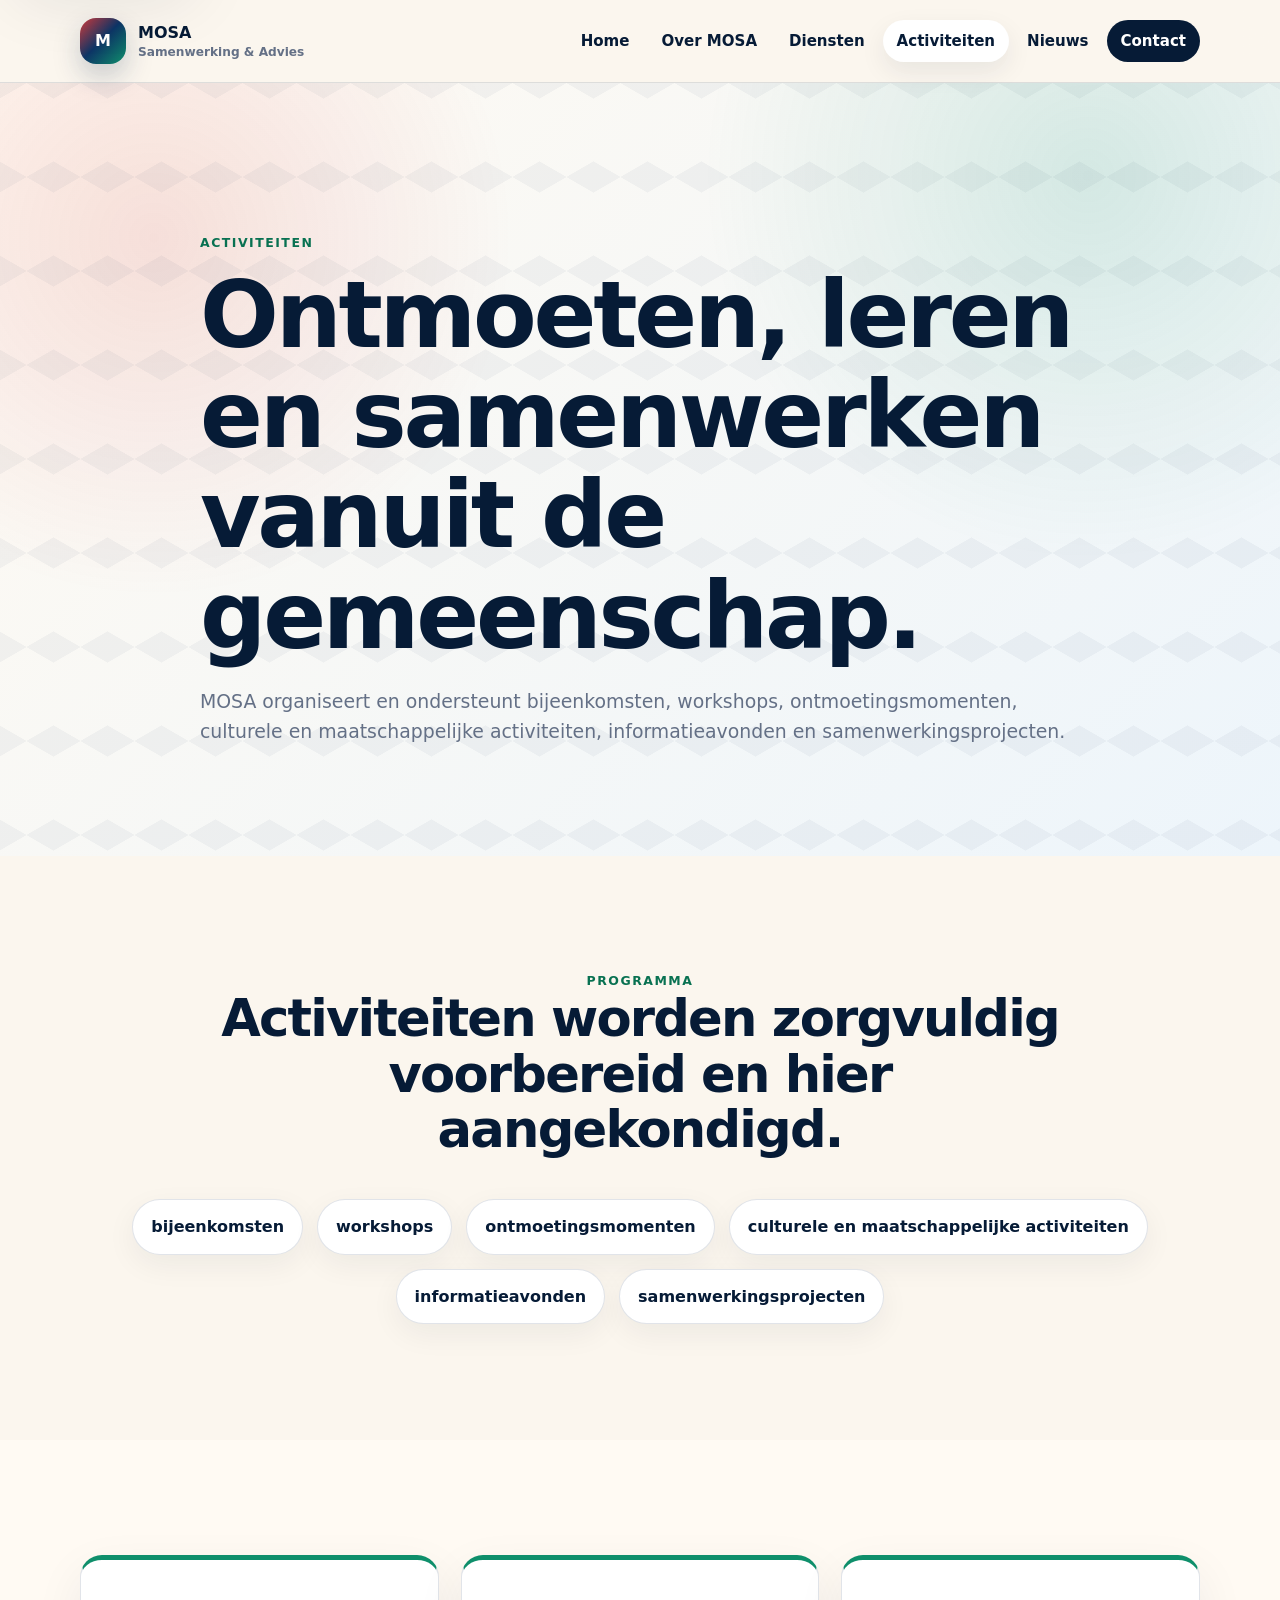
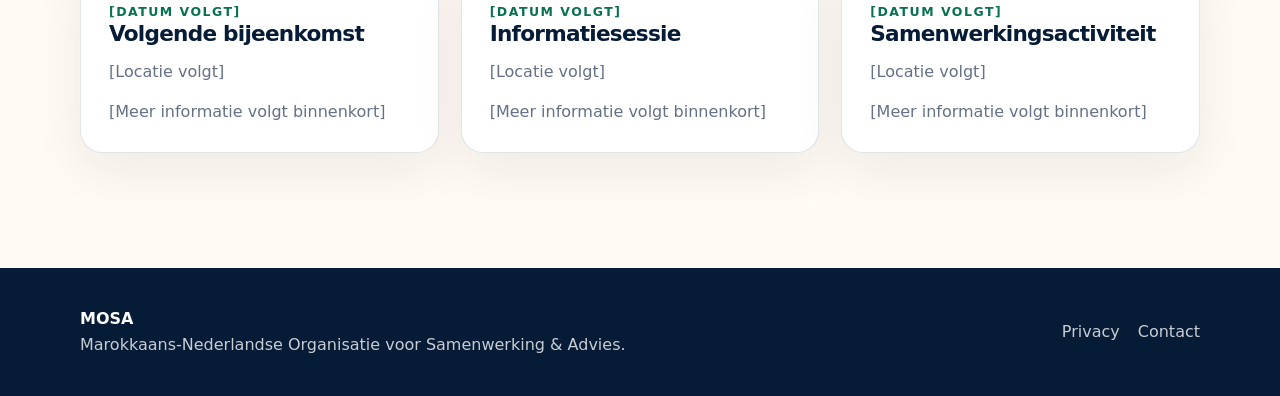
==== activiteiten.html @ 8749ef8e "Build new static MOSA website" ====
<!doctype html>
<html lang="nl">
<head>
  <meta charset="utf-8"><meta name="viewport" content="width=device-width, initial-scale=1">
  <title>Activiteiten — MOSA</title>
  <meta name="description" content="MOSA organiseert bijeenkomsten, workshops, ontmoetingsmomenten, informatieavonden en samenwerkingsprojecten.">
  <meta property="og:title" content="Activiteiten — MOSA"><meta property="og:description" content="Ontmoeting, informatie en samenwerking voor de Marokkaans-Nederlandse gemeenschap."><meta property="og:type" content="website"><meta property="og:url" content="https://mosanl.nl/activiteiten.html"><meta property="og:locale" content="nl_NL">
  <link rel="stylesheet" href="assets/css/style.css">
</head><body>
<a class="skip-link" href="#main">Direct naar inhoud</a><header class="site-header" data-header><nav class="nav container" aria-label="Hoofdnavigatie"><a class="brand" href="index.html"><span class="brand-mark" aria-hidden="true">M</span><span><strong>MOSA</strong><small>Samenwerking &amp; Advies</small></span></a><button class="nav-toggle" type="button" aria-controls="primary-menu" aria-expanded="false" data-nav-toggle><span class="sr-only">Menu openen</span><span></span><span></span><span></span></button><ul class="nav-menu" id="primary-menu" data-nav-menu><li><a href="index.html">Home</a></li><li><a href="over-mosa.html">Over MOSA</a></li><li><a href="diensten.html">Diensten</a></li><li><a aria-current="page" href="activiteiten.html">Activiteiten</a></li><li><a href="nieuws.html">Nieuws</a></li><li><a class="nav-cta" href="contact.html">Contact</a></li></ul></nav></header>
<main id="main"><section class="page-hero pattern-shell"><div class="container narrow"><p class="eyebrow">Activiteiten</p><h1>Ontmoeten, leren en samenwerken vanuit de gemeenschap.</h1><p>MOSA organiseert en ondersteunt bijeenkomsten, workshops, ontmoetingsmomenten, culturele en maatschappelijke activiteiten, informatieavonden en samenwerkingsprojecten.</p></div></section>
<section class="section"><div class="container"><div class="section-heading wide"><p class="section-kicker">Programma</p><h2>Activiteiten worden zorgvuldig voorbereid en hier aangekondigd.</h2></div><div class="activity-list"><span>bijeenkomsten</span><span>workshops</span><span>ontmoetingsmomenten</span><span>culturele en maatschappelijke activiteiten</span><span>informatieavonden</span><span>samenwerkingsprojecten</span></div></div></section>
<section class="section soft-bg"><div class="container"><div class="card-grid three"><article class="event-card"><p class="event-date">[Datum volgt]</p><h2>Volgende bijeenkomst</h2><p>[Locatie volgt]</p><p>[Meer informatie volgt binnenkort]</p></article><article class="event-card"><p class="event-date">[Datum volgt]</p><h2>Informatiesessie</h2><p>[Locatie volgt]</p><p>[Meer informatie volgt binnenkort]</p></article><article class="event-card"><p class="event-date">[Datum volgt]</p><h2>Samenwerkingsactiviteit</h2><p>[Locatie volgt]</p><p>[Meer informatie volgt binnenkort]</p></article></div></div></section></main>
<footer class="site-footer"><div class="container footer-grid"><div><strong>MOSA</strong><p>Marokkaans-Nederlandse Organisatie voor Samenwerking &amp; Advies.</p></div><nav aria-label="Voetnavigatie"><a href="privacy.html">Privacy</a><a href="contact.html">Contact</a></nav></div></footer><script src="assets/js/main.js"></script>
</body></html>
---- assets/css/style.css ----
:root {
  --blue-950: #061b36;
  --blue-900: #082448;
  --blue-800: #0d3566;
  --blue-100: #eaf2fb;
  --green: #0f8f6b;
  --green-dark: #087151;
  --red: #d23b3b;
  --gold: #d7a84d;
  --cream: #fbf6ee;
  --sand: #f2e7d7;
  --white: #ffffff;
  --ink: #172033;
  --muted: #647086;
  --border: rgba(8, 36, 72, 0.12);
  --shadow: 0 24px 70px rgba(6, 27, 54, 0.14);
  --radius-xl: 32px;
  --radius-lg: 22px;
  --radius-md: 16px;
  --container: min(1120px, calc(100% - 40px));
  --font: Inter, ui-sans-serif, system-ui, -apple-system, BlinkMacSystemFont, "Segoe UI", sans-serif;
}

* { box-sizing: border-box; }
html { scroll-behavior: smooth; }
body {
  margin: 0;
  font-family: var(--font);
  color: var(--ink);
  background: var(--cream);
  line-height: 1.6;
}
a { color: inherit; text-decoration: none; }
p { margin: 0; color: var(--muted); }
h1, h2, h3 { margin: 0; line-height: 1.08; color: var(--blue-950); letter-spacing: -0.035em; }
h1 { font-size: clamp(2.7rem, 8vw, 5.8rem); }
h2 { font-size: clamp(2rem, 4vw, 3.35rem); }
h3 { font-size: 1.2rem; }
.container { width: var(--container); margin-inline: auto; }
.section { padding: clamp(72px, 9vw, 120px) 0; }
.skip-link { position: absolute; left: 16px; top: -80px; z-index: 100; padding: 10px 14px; border-radius: 999px; background: var(--white); color: var(--blue-950); box-shadow: var(--shadow); }
.skip-link:focus { top: 16px; }
.sr-only { position: absolute; width: 1px; height: 1px; padding: 0; overflow: hidden; clip: rect(0,0,0,0); white-space: nowrap; border: 0; }

.site-header { position: sticky; top: 0; z-index: 50; background: rgba(251, 246, 238, 0.88); backdrop-filter: blur(18px); border-bottom: 1px solid var(--border); }
.nav { min-height: 82px; display: flex; align-items: center; justify-content: space-between; gap: 20px; }
.brand { display: inline-flex; align-items: center; gap: 12px; font-weight: 800; color: var(--blue-950); }
.brand-mark { width: 46px; height: 46px; display: grid; place-items: center; color: var(--white); border-radius: 16px; background: linear-gradient(135deg, var(--red), var(--blue-800) 48%, var(--green)); box-shadow: 0 12px 28px rgba(8, 36, 72, 0.22); }
.brand small { display: block; margin-top: -3px; color: var(--muted); font-size: 0.76rem; font-weight: 700; }
.nav-menu { display: flex; align-items: center; gap: 4px; list-style: none; padding: 0; margin: 0; }
.nav-menu a { display: inline-flex; align-items: center; min-height: 42px; padding: 0 14px; border-radius: 999px; color: var(--blue-950); font-weight: 750; font-size: 0.94rem; }
.nav-menu a:hover, .nav-menu a:focus-visible, .nav-menu a[aria-current="page"] { background: var(--white); box-shadow: 0 10px 26px rgba(6, 27, 54, 0.08); outline: none; }
.nav-menu .nav-cta { background: var(--blue-950); color: var(--white); }
.nav-toggle { display: none; width: 46px; height: 46px; border: 0; border-radius: 14px; background: var(--blue-950); cursor: pointer; }
.nav-toggle span:not(.sr-only) { display: block; width: 20px; height: 2px; margin: 5px auto; background: var(--white); border-radius: 999px; }

.pattern-shell { position: relative; overflow: hidden; background: radial-gradient(circle at 12% 20%, rgba(210, 59, 59, 0.14), transparent 28%), radial-gradient(circle at 85% 12%, rgba(15, 143, 107, 0.14), transparent 30%), linear-gradient(135deg, #fffaf2 0%, #edf5fb 100%); }
.pattern-shell::before { content: ""; position: absolute; inset: 0; opacity: 0.18; background-image: linear-gradient(30deg, rgba(8,36,72,.22) 12%, transparent 12.5%, transparent 87%, rgba(8,36,72,.22) 87.5%, rgba(8,36,72,.22)), linear-gradient(150deg, rgba(8,36,72,.22) 12%, transparent 12.5%, transparent 87%, rgba(8,36,72,.22) 87.5%, rgba(8,36,72,.22)); background-size: 54px 94px; pointer-events: none; }
.hero { min-height: calc(100vh - 82px); display: grid; align-items: center; padding: 80px 0; }
.hero-grid { position: relative; display: grid; grid-template-columns: 1.05fr 0.95fr; gap: clamp(36px, 6vw, 72px); align-items: center; }
.eyebrow, .section-kicker, .placeholder-label, .event-date { color: var(--green-dark); font-weight: 900; text-transform: uppercase; letter-spacing: 0.12em; font-size: 0.78rem; }
.hero-subtitle, .lead { font-size: clamp(1.1rem, 2vw, 1.32rem); max-width: 720px; margin-top: 24px; }
.button-row { display: flex; flex-wrap: wrap; gap: 14px; margin-top: 34px; }
.btn { display: inline-flex; min-height: 52px; align-items: center; justify-content: center; padding: 0 22px; border: 0; border-radius: 999px; font-weight: 900; cursor: pointer; transition: transform .2s ease, box-shadow .2s ease, background .2s ease; }
.btn:hover, .btn:focus-visible { transform: translateY(-2px); outline: none; }
.btn-primary { background: var(--blue-950); color: var(--white); box-shadow: 0 16px 38px rgba(6, 27, 54, 0.26); }
.btn-secondary { background: var(--white); color: var(--blue-950); border: 1px solid var(--border); }
.btn-light { background: var(--white); color: var(--blue-950); box-shadow: 0 16px 38px rgba(6, 27, 54, 0.2); }
.hero-card { min-height: 520px; border-radius: 44px; background: linear-gradient(145deg, var(--blue-950), var(--blue-800)); position: relative; box-shadow: var(--shadow); overflow: hidden; border: 1px solid rgba(255,255,255,.2); }
.hero-card::before { content: ""; position: absolute; inset: 30px; border: 1px solid rgba(255,255,255,.2); border-radius: 34px; background-image: repeating-linear-gradient(45deg, rgba(255,255,255,.08) 0 2px, transparent 2px 22px); }
.hero-orb { position: absolute; border-radius: 50%; filter: blur(2px); }
.hero-orb-red { width: 170px; height: 170px; background: var(--red); left: -40px; top: 80px; }
.hero-orb-green { width: 220px; height: 220px; background: var(--green); right: -70px; bottom: -50px; }
.pattern-card { position: absolute; left: 50%; top: 50%; transform: translate(-50%, -50%); width: min(78%, 360px); display: grid; gap: 14px; }
.pattern-card span { padding: 18px 20px; border-radius: 18px; background: rgba(255,255,255,.92); color: var(--blue-950); font-weight: 900; text-transform: capitalize; box-shadow: 0 18px 42px rgba(0,0,0,.16); }

.split { display: grid; grid-template-columns: 0.8fr 1.2fr; gap: 48px; align-items: start; }
.soft-bg { background: #fffaf3; }
.section-heading { text-align: center; max-width: 760px; margin: 0 auto 42px; }
.section-heading.wide { max-width: 920px; }
.card-grid { display: grid; gap: 22px; }
.card-grid.three { grid-template-columns: repeat(3, 1fr); }
.card-grid.four { grid-template-columns: repeat(4, 1fr); }
.feature-card, .mini-card, .statement-card, .service-card, .event-card, .news-card, .contact-card, .contact-form, .content-page { background: var(--white); border: 1px solid var(--border); border-radius: var(--radius-lg); padding: 28px; box-shadow: 0 18px 50px rgba(6,27,54,.07); }
.feature-card { min-height: 260px; }
.icon-badge, .service-card span { display: inline-grid; place-items: center; width: 46px; height: 46px; margin-bottom: 28px; border-radius: 15px; color: var(--white); background: linear-gradient(135deg, var(--red), var(--green)); font-weight: 950; }
.feature-card p, .mini-card p, .service-card p, .event-card p, .news-card p { margin-top: 14px; }
.rounded-panel { position: relative; overflow: hidden; display: grid; grid-template-columns: 0.85fr 1.15fr; border-radius: var(--radius-xl); background: var(--blue-950); color: var(--white); min-height: 420px; box-shadow: var(--shadow); }
.panel-pattern { background: radial-gradient(circle at 40% 35%, var(--red), transparent 30%), radial-gradient(circle at 65% 65%, var(--green), transparent 32%), repeating-linear-gradient(45deg, rgba(255,255,255,.13) 0 2px, transparent 2px 20px); }
.panel-content { padding: clamp(34px, 6vw, 72px); align-self: center; }
.panel-content h2, .panel-content p { color: var(--white); }
.cta-section { padding-top: 0; }
.cta-card { display: flex; align-items: center; justify-content: space-between; gap: 30px; padding: clamp(34px, 6vw, 64px); border-radius: var(--radius-xl); background: linear-gradient(135deg, var(--blue-950), var(--blue-800)); color: var(--white); box-shadow: var(--shadow); }
.cta-card h2, .cta-card p { color: var(--white); }
.page-hero { padding: clamp(90px, 12vw, 150px) 0 clamp(70px, 9vw, 110px); }
.narrow { position: relative; max-width: 880px; }
.page-hero h1 { margin-top: 12px; }
.page-hero p:last-child { margin-top: 20px; font-size: 1.18rem; }
.two-column, .contact-grid { display: grid; grid-template-columns: 1fr 1fr; gap: 24px; }
.statement-card.accent { background: var(--blue-950); }
.statement-card.accent h2, .statement-card.accent p { color: var(--white); }
.values-grid, .activity-list { display: flex; flex-wrap: wrap; gap: 14px; justify-content: center; }
.values-grid span, .activity-list span { padding: 14px 18px; border-radius: 999px; background: var(--white); border: 1px solid var(--border); font-weight: 900; color: var(--blue-950); box-shadow: 0 10px 30px rgba(6,27,54,.06); }
.service-grid, .news-grid { display: grid; grid-template-columns: repeat(3, 1fr); gap: 22px; }
.service-card h2, .event-card h2, .news-card h2 { font-size: 1.35rem; }
.event-card { border-top: 5px solid var(--green); }
.news-card { min-height: 260px; }
.contact-card dl { margin: 24px 0 0; display: grid; gap: 18px; }
dt { color: var(--muted); font-weight: 800; } dd { margin: 2px 0 0; color: var(--blue-950); font-weight: 900; }
.form-row { display: grid; gap: 8px; margin-bottom: 16px; }
label { font-weight: 850; color: var(--blue-950); }
input, textarea { width: 100%; border: 1px solid var(--border); border-radius: 14px; padding: 14px 15px; font: inherit; background: #fffdf9; color: var(--ink); }
input:focus, textarea:focus { outline: 3px solid rgba(15, 143, 107, .22); border-color: var(--green); }
.form-note, .form-status { margin: 14px 0; font-size: .94rem; }
.content-page { max-width: 860px; }
.content-page h2 { font-size: 1.6rem; margin-top: 28px; }
.content-page h2:first-child { margin-top: 0; }
.content-page p { margin-top: 10px; }
.site-footer { padding: 38px 0; background: var(--blue-950); color: var(--white); }
.site-footer p, .site-footer a { color: rgba(255,255,255,.78); }
.footer-grid { display: flex; justify-content: space-between; gap: 24px; align-items: center; }
.footer-grid nav { display: flex; gap: 18px; }

@media (max-width: 940px) {
  .nav-toggle { display: block; }
  .nav-menu { position: fixed; left: 20px; right: 20px; top: 92px; display: none; flex-direction: column; align-items: stretch; padding: 14px; border-radius: 24px; background: var(--white); box-shadow: var(--shadow); }
  .nav-menu.is-open { display: flex; }
  .nav-menu a { justify-content: center; }
  .hero-grid, .split, .rounded-panel, .two-column, .contact-grid { grid-template-columns: 1fr; }
  .hero-card { min-height: 380px; }
  .card-grid.three, .card-grid.four, .service-grid, .news-grid { grid-template-columns: 1fr 1fr; }
  .cta-card, .footer-grid { flex-direction: column; align-items: flex-start; }
}
@media (max-width: 640px) {
  :root { --container: min(100% - 28px, 1120px); }
  .section { padding: 64px 0; }
  .card-grid.three, .card-grid.four, .service-grid, .news-grid { grid-template-columns: 1fr; }
  .hero { min-height: auto; padding: 64px 0; }
  .hero-card { min-height: 320px; border-radius: 30px; }
  .feature-card, .mini-card, .statement-card, .service-card, .event-card, .news-card, .contact-card, .contact-form, .content-page { padding: 22px; }
}
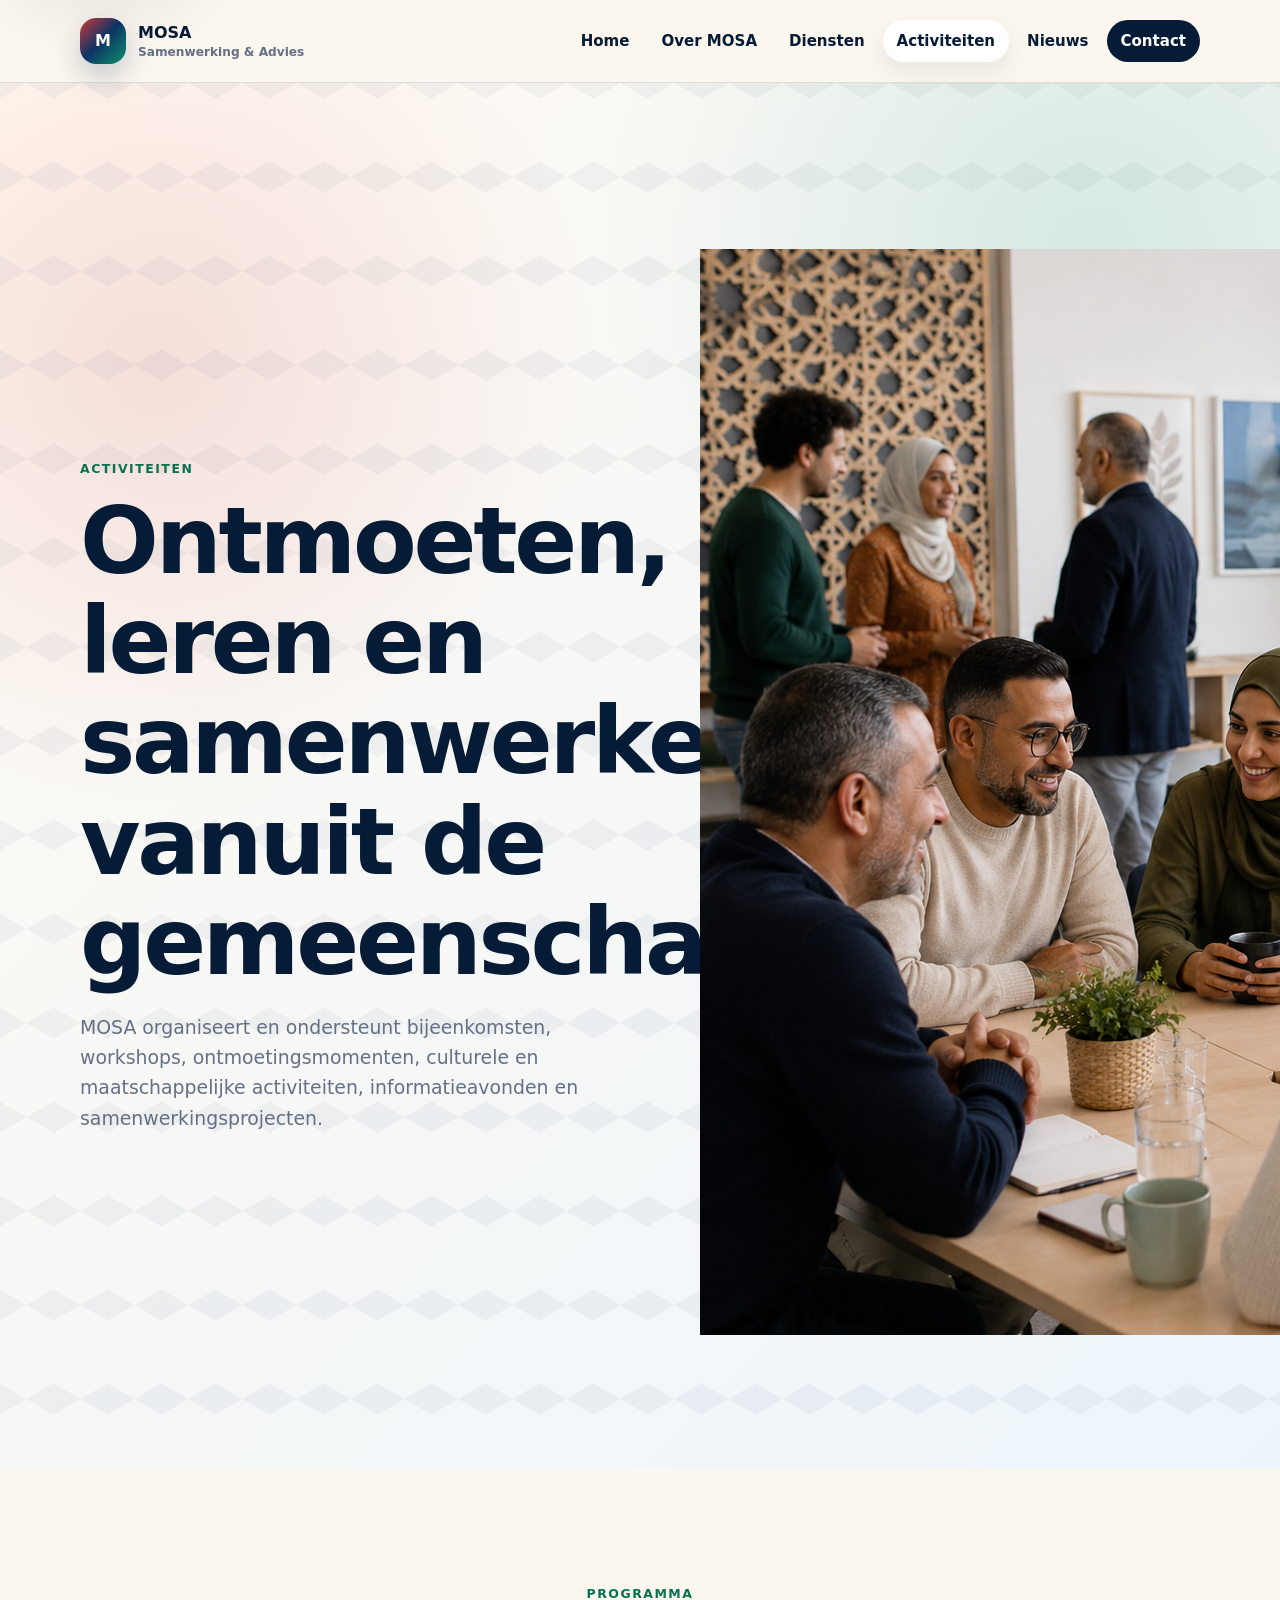
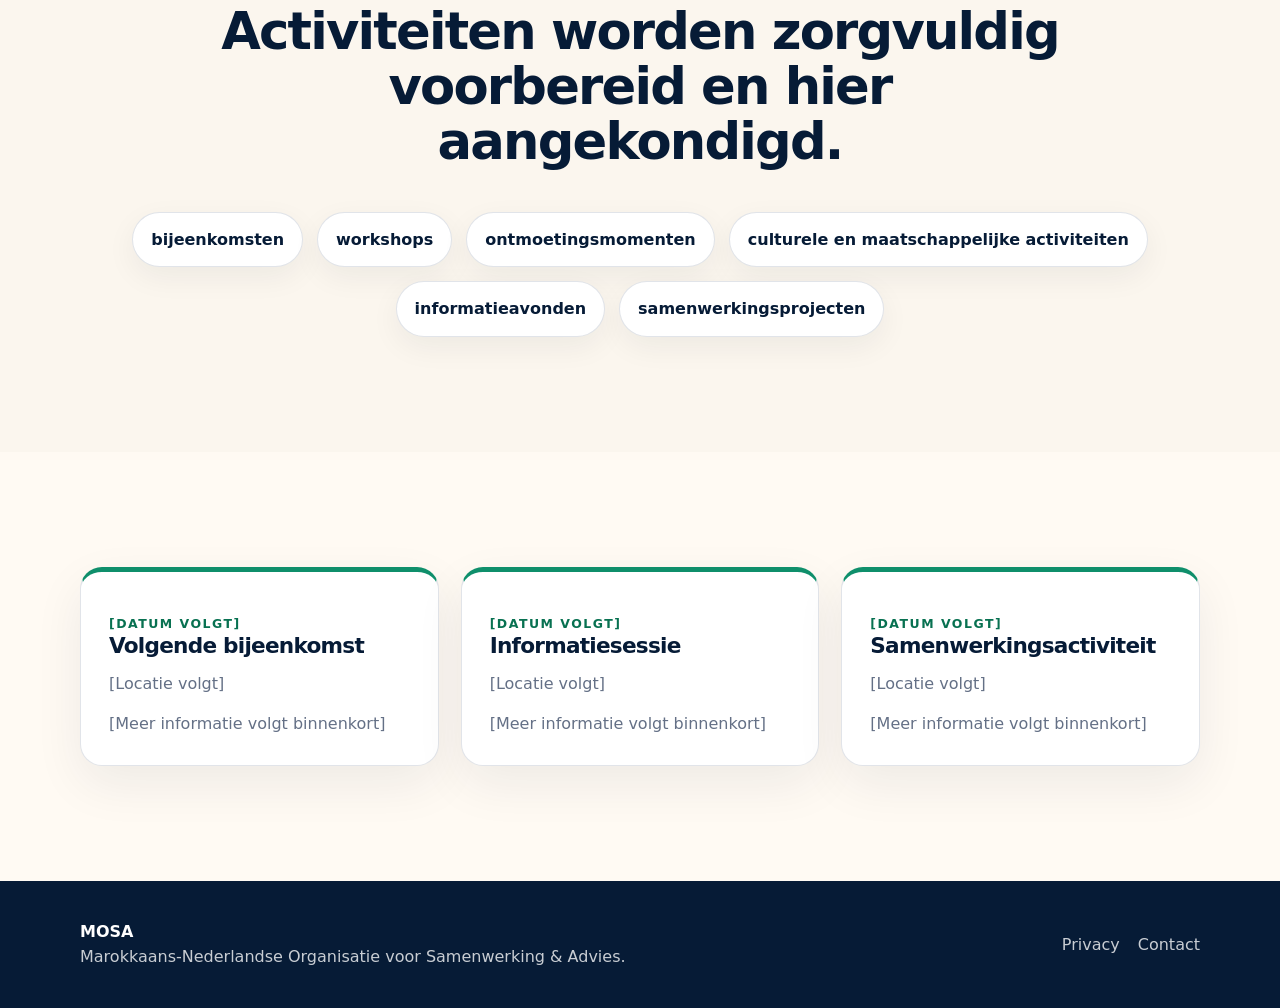
==== commit f8e4ae5d: "Use approved MOSA images across site pages" ====
--- a/activiteiten.html
+++ b/activiteiten.html
@@ -8,7 +8,7 @@
   <link rel="stylesheet" href="assets/css/style.css">
 </head><body>
 <a class="skip-link" href="#main">Direct naar inhoud</a><header class="site-header" data-header><nav class="nav container" aria-label="Hoofdnavigatie"><a class="brand" href="index.html"><span class="brand-mark" aria-hidden="true">M</span><span><strong>MOSA</strong><small>Samenwerking &amp; Advies</small></span></a><button class="nav-toggle" type="button" aria-controls="primary-menu" aria-expanded="false" data-nav-toggle><span class="sr-only">Menu openen</span><span></span><span></span><span></span></button><ul class="nav-menu" id="primary-menu" data-nav-menu><li><a href="index.html">Home</a></li><li><a href="over-mosa.html">Over MOSA</a></li><li><a href="diensten.html">Diensten</a></li><li><a aria-current="page" href="activiteiten.html">Activiteiten</a></li><li><a href="nieuws.html">Nieuws</a></li><li><a class="nav-cta" href="contact.html">Contact</a></li></ul></nav></header>
-<main id="main"><section class="page-hero pattern-shell"><div class="container narrow"><p class="eyebrow">Activiteiten</p><h1>Ontmoeten, leren en samenwerken vanuit de gemeenschap.</h1><p>MOSA organiseert en ondersteunt bijeenkomsten, workshops, ontmoetingsmomenten, culturele en maatschappelijke activiteiten, informatieavonden en samenwerkingsprojecten.</p></div></section>
+<main id="main"><section class="page-hero pattern-shell"><div class="container page-visual-grid"><div><p class="eyebrow">Activiteiten</p><h1>Ontmoeten, leren en samenwerken vanuit de gemeenschap.</h1><p>MOSA organiseert en ondersteunt bijeenkomsten, workshops, ontmoetingsmomenten, culturele en maatschappelijke activiteiten, informatieavonden en samenwerkingsprojecten.</p></div><figure class="page-visual"><img src="assets/images/mosa-community-gathering.png" alt="MOSA activiteiten en ontmoetingsmomenten in de gemeenschap"></figure></div></section>
 <section class="section"><div class="container"><div class="section-heading wide"><p class="section-kicker">Programma</p><h2>Activiteiten worden zorgvuldig voorbereid en hier aangekondigd.</h2></div><div class="activity-list"><span>bijeenkomsten</span><span>workshops</span><span>ontmoetingsmomenten</span><span>culturele en maatschappelijke activiteiten</span><span>informatieavonden</span><span>samenwerkingsprojecten</span></div></div></section>
 <section class="section soft-bg"><div class="container"><div class="card-grid three"><article class="event-card"><p class="event-date">[Datum volgt]</p><h2>Volgende bijeenkomst</h2><p>[Locatie volgt]</p><p>[Meer informatie volgt binnenkort]</p></article><article class="event-card"><p class="event-date">[Datum volgt]</p><h2>Informatiesessie</h2><p>[Locatie volgt]</p><p>[Meer informatie volgt binnenkort]</p></article><article class="event-card"><p class="event-date">[Datum volgt]</p><h2>Samenwerkingsactiviteit</h2><p>[Locatie volgt]</p><p>[Meer informatie volgt binnenkort]</p></article></div></div></section></main>
 <footer class="site-footer"><div class="container footer-grid"><div><strong>MOSA</strong><p>Marokkaans-Nederlandse Organisatie voor Samenwerking &amp; Advies.</p></div><nav aria-label="Voetnavigatie"><a href="privacy.html">Privacy</a><a href="contact.html">Contact</a></nav></div></footer><script src="assets/js/main.js"></script>
--- a/assets/css/style.css
+++ b/assets/css/style.css
@@ -46,6 +46,7 @@
 .nav { min-height: 82px; display: flex; align-items: center; justify-content: space-between; gap: 20px; }
 .brand { display: inline-flex; align-items: center; gap: 12px; font-weight: 800; color: var(--blue-950); }
 .brand-mark { width: 46px; height: 46px; display: grid; place-items: center; color: var(--white); border-radius: 16px; background: linear-gradient(135deg, var(--red), var(--blue-800) 48%, var(--green)); box-shadow: 0 12px 28px rgba(8, 36, 72, 0.22); }
+.site-logo { height: 56px; width: auto; display: block; }
 .brand small { display: block; margin-top: -3px; color: var(--muted); font-size: 0.76rem; font-weight: 700; }
 .nav-menu { display: flex; align-items: center; gap: 4px; list-style: none; padding: 0; margin: 0; }
 .nav-menu a { display: inline-flex; align-items: center; min-height: 42px; padding: 0 14px; border-radius: 999px; color: var(--blue-950); font-weight: 750; font-size: 0.94rem; }
@@ -57,7 +58,7 @@
 .pattern-shell { position: relative; overflow: hidden; background: radial-gradient(circle at 12% 20%, rgba(210, 59, 59, 0.14), transparent 28%), radial-gradient(circle at 85% 12%, rgba(15, 143, 107, 0.14), transparent 30%), linear-gradient(135deg, #fffaf2 0%, #edf5fb 100%); }
 .pattern-shell::before { content: ""; position: absolute; inset: 0; opacity: 0.18; background-image: linear-gradient(30deg, rgba(8,36,72,.22) 12%, transparent 12.5%, transparent 87%, rgba(8,36,72,.22) 87.5%, rgba(8,36,72,.22)), linear-gradient(150deg, rgba(8,36,72,.22) 12%, transparent 12.5%, transparent 87%, rgba(8,36,72,.22) 87.5%, rgba(8,36,72,.22)); background-size: 54px 94px; pointer-events: none; }
 .hero { min-height: calc(100vh - 82px); display: grid; align-items: center; padding: 80px 0; }
-.hero-grid { position: relative; display: grid; grid-template-columns: 1.05fr 0.95fr; gap: clamp(36px, 6vw, 72px); align-items: center; }
+.hero-grid, .split-visual, .page-visual-grid { position: relative; display: grid; grid-template-columns: minmax(0, 1fr) minmax(320px, 540px); gap: 48px; align-items: center; }
 .eyebrow, .section-kicker, .placeholder-label, .event-date { color: var(--green-dark); font-weight: 900; text-transform: uppercase; letter-spacing: 0.12em; font-size: 0.78rem; }
 .hero-subtitle, .lead { font-size: clamp(1.1rem, 2vw, 1.32rem); max-width: 720px; margin-top: 24px; }
 .button-row { display: flex; flex-wrap: wrap; gap: 14px; margin-top: 34px; }
@@ -66,13 +67,10 @@
 .btn-primary { background: var(--blue-950); color: var(--white); box-shadow: 0 16px 38px rgba(6, 27, 54, 0.26); }
 .btn-secondary { background: var(--white); color: var(--blue-950); border: 1px solid var(--border); }
 .btn-light { background: var(--white); color: var(--blue-950); box-shadow: 0 16px 38px rgba(6, 27, 54, 0.2); }
-.hero-card { min-height: 520px; border-radius: 44px; background: linear-gradient(145deg, var(--blue-950), var(--blue-800)); position: relative; box-shadow: var(--shadow); overflow: hidden; border: 1px solid rgba(255,255,255,.2); }
-.hero-card::before { content: ""; position: absolute; inset: 30px; border: 1px solid rgba(255,255,255,.2); border-radius: 34px; background-image: repeating-linear-gradient(45deg, rgba(255,255,255,.08) 0 2px, transparent 2px 22px); }
-.hero-orb { position: absolute; border-radius: 50%; filter: blur(2px); }
-.hero-orb-red { width: 170px; height: 170px; background: var(--red); left: -40px; top: 80px; }
-.hero-orb-green { width: 220px; height: 220px; background: var(--green); right: -70px; bottom: -50px; }
-.pattern-card { position: absolute; left: 50%; top: 50%; transform: translate(-50%, -50%); width: min(78%, 360px); display: grid; gap: 14px; }
-.pattern-card span { padding: 18px 20px; border-radius: 18px; background: rgba(255,255,255,.92); color: var(--blue-950); font-weight: 900; text-transform: capitalize; box-shadow: 0 18px 42px rgba(0,0,0,.16); }
+.hero-visual { position: relative; margin: 0; border-radius: 32px; padding: 10px; background: linear-gradient(135deg, rgba(255,255,255,0.9), rgba(255,255,255,0.45)); box-shadow: 0 28px 80px rgba(0, 0, 0, 0.18); border: 1px solid rgba(255, 255, 255, 0.55); }
+.hero-visual::after { content: ""; position: absolute; inset: auto 36px -18px; height: 44px; border-radius: 999px; background: rgba(6, 27, 54, 0.18); filter: blur(24px); z-index: -1; }
+.hero-visual img { width: 100%; height: auto; display: block; border-radius: 24px; object-fit: cover; background: #fff7ee; }
+.hero-visual figcaption { position: absolute; left: 28px; right: 28px; bottom: 28px; padding: 14px 16px; border: 1px solid rgba(255,255,255,.54); border-radius: 18px; background: rgba(6, 27, 54, 0.78); color: var(--white); font-size: 0.95rem; font-weight: 850; line-height: 1.35; box-shadow: 0 14px 34px rgba(6, 27, 54, 0.18); backdrop-filter: blur(14px); }
 
 .split { display: grid; grid-template-columns: 0.8fr 1.2fr; gap: 48px; align-items: start; }
 .soft-bg { background: #fffaf3; }
@@ -126,8 +124,9 @@
   .nav-menu { position: fixed; left: 20px; right: 20px; top: 92px; display: none; flex-direction: column; align-items: stretch; padding: 14px; border-radius: 24px; background: var(--white); box-shadow: var(--shadow); }
   .nav-menu.is-open { display: flex; }
   .nav-menu a { justify-content: center; }
-  .hero-grid, .split, .rounded-panel, .two-column, .contact-grid { grid-template-columns: 1fr; }
-  .hero-card { min-height: 380px; }
+  .hero-grid, .split-visual, .page-visual-grid, .split, .rounded-panel, .two-column, .contact-grid { grid-template-columns: 1fr; }
+  .site-logo { height: 46px; }
+  .hero-visual { order: 2; max-width: 620px; margin-inline: auto; }
   .card-grid.three, .card-grid.four, .service-grid, .news-grid { grid-template-columns: 1fr 1fr; }
   .cta-card, .footer-grid { flex-direction: column; align-items: flex-start; }
 }
@@ -136,6 +135,8 @@
   .section { padding: 64px 0; }
   .card-grid.three, .card-grid.four, .service-grid, .news-grid { grid-template-columns: 1fr; }
   .hero { min-height: auto; padding: 64px 0; }
-  .hero-card { min-height: 320px; border-radius: 30px; }
+  .hero-visual { border-radius: 26px; padding: 8px; }
+  .hero-visual img { border-radius: 20px; }
+  .hero-visual figcaption { position: static; margin-top: 10px; background: var(--blue-950); }
   .feature-card, .mini-card, .statement-card, .service-card, .event-card, .news-card, .contact-card, .contact-form, .content-page { padding: 22px; }
 }
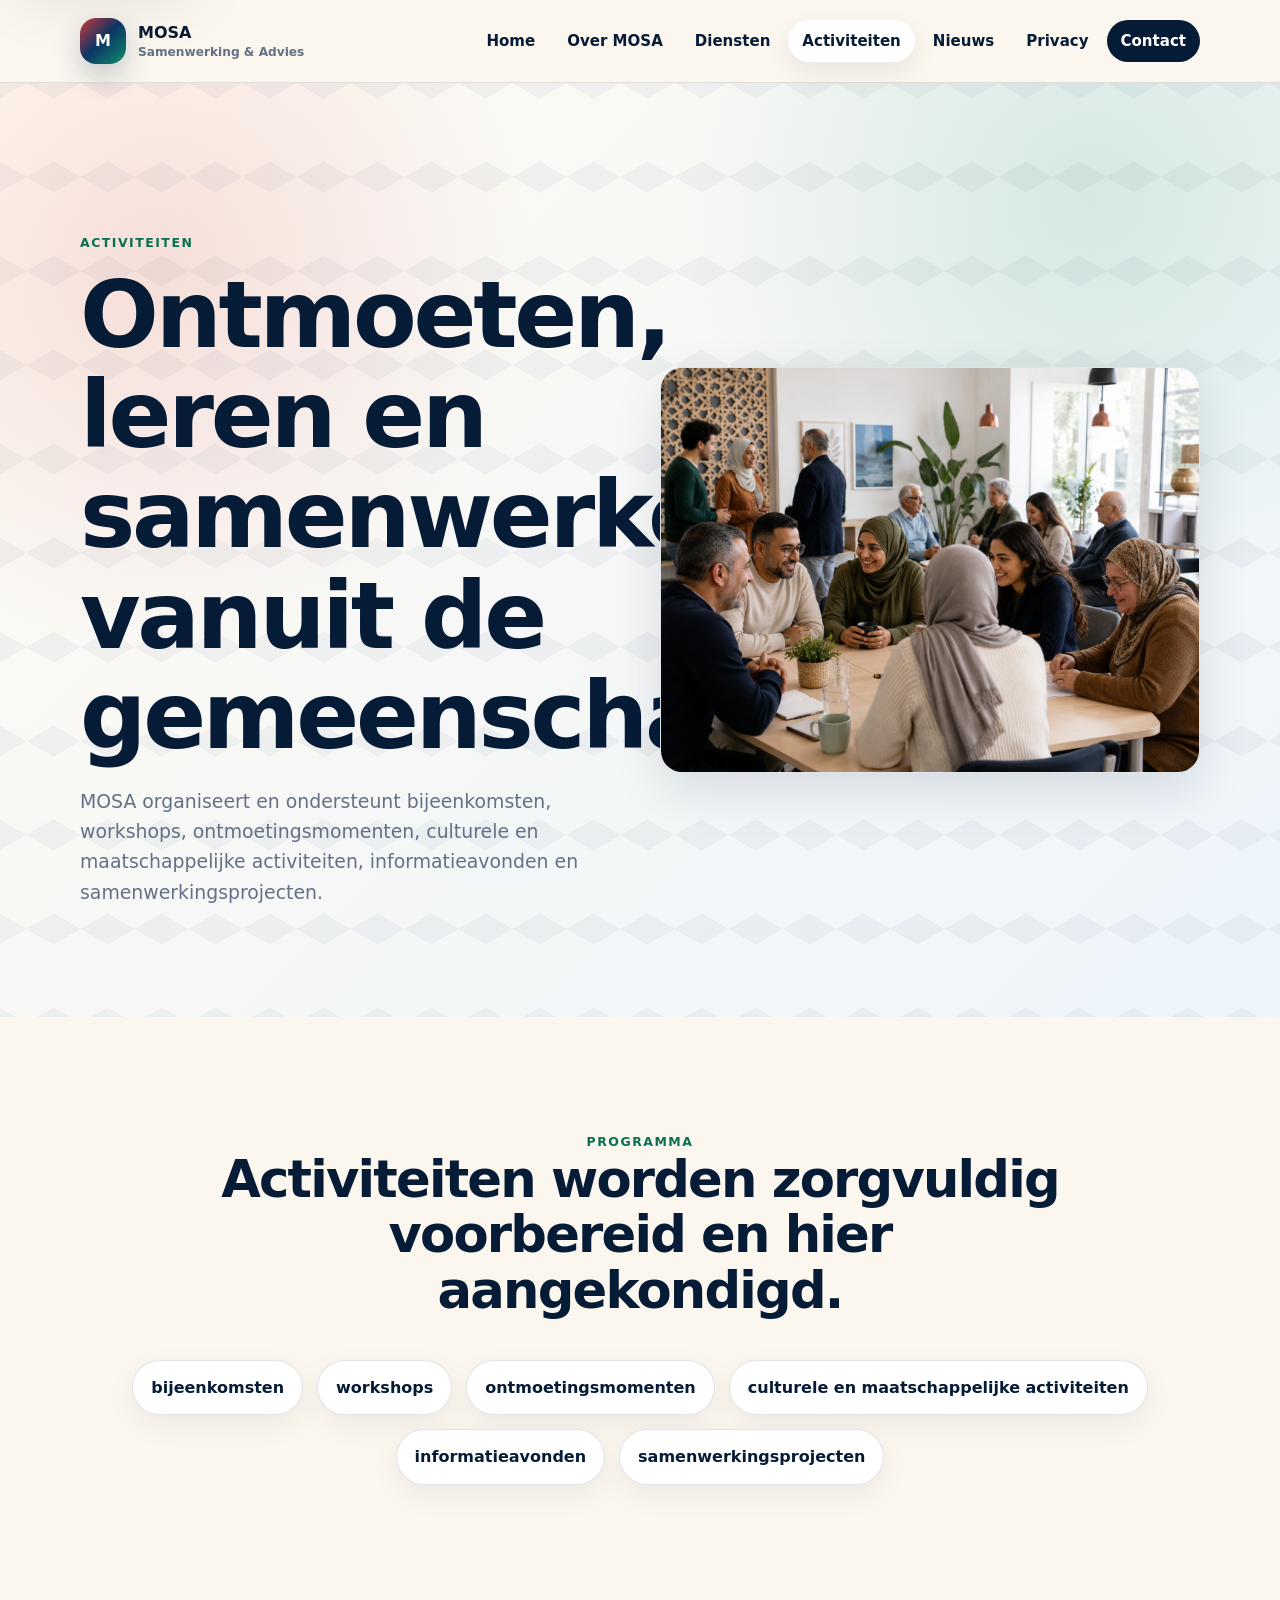
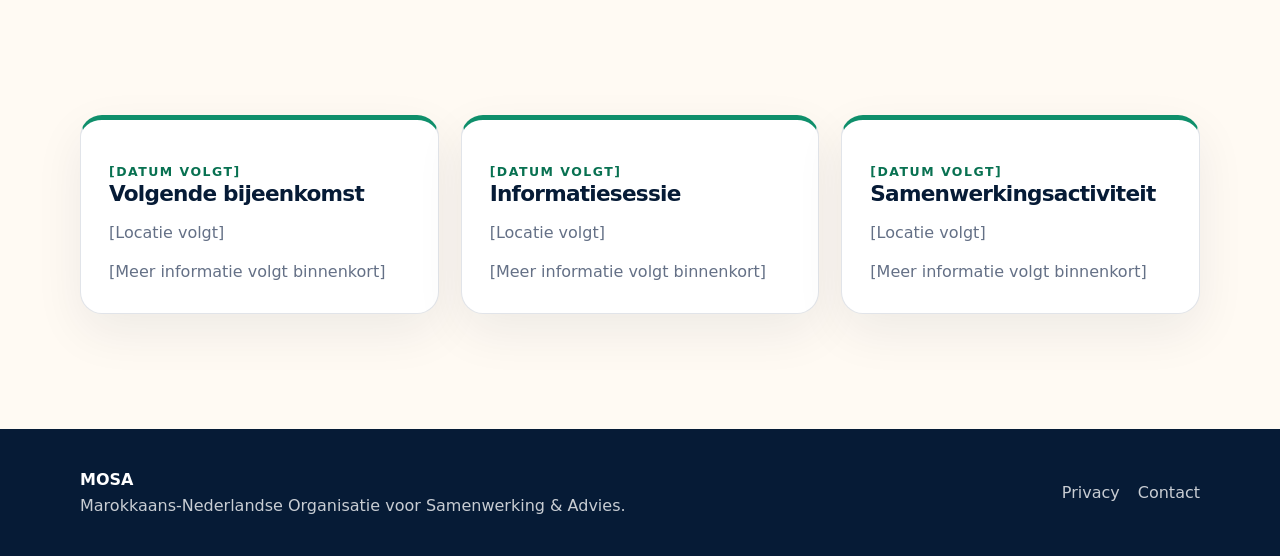
==== commit 15676a70: "Redesign MOSA pages with premium visual system and updated navigation" ====
--- a/activiteiten.html
+++ b/activiteiten.html
@@ -7,7 +7,7 @@
   <meta property="og:title" content="Activiteiten — MOSA"><meta property="og:description" content="Ontmoeting, informatie en samenwerking voor de Marokkaans-Nederlandse gemeenschap."><meta property="og:type" content="website"><meta property="og:url" content="https://mosanl.nl/activiteiten.html"><meta property="og:locale" content="nl_NL">
   <link rel="stylesheet" href="assets/css/style.css">
 </head><body>
-<a class="skip-link" href="#main">Direct naar inhoud</a><header class="site-header" data-header><nav class="nav container" aria-label="Hoofdnavigatie"><a class="brand" href="index.html"><span class="brand-mark" aria-hidden="true">M</span><span><strong>MOSA</strong><small>Samenwerking &amp; Advies</small></span></a><button class="nav-toggle" type="button" aria-controls="primary-menu" aria-expanded="false" data-nav-toggle><span class="sr-only">Menu openen</span><span></span><span></span><span></span></button><ul class="nav-menu" id="primary-menu" data-nav-menu><li><a href="index.html">Home</a></li><li><a href="over-mosa.html">Over MOSA</a></li><li><a href="diensten.html">Diensten</a></li><li><a aria-current="page" href="activiteiten.html">Activiteiten</a></li><li><a href="nieuws.html">Nieuws</a></li><li><a class="nav-cta" href="contact.html">Contact</a></li></ul></nav></header>
+<a class="skip-link" href="#main">Direct naar inhoud</a><header class="site-header" data-header><nav class="nav container" aria-label="Hoofdnavigatie"><a class="brand" href="index.html"><span class="brand-mark" aria-hidden="true">M</span><span><strong>MOSA</strong><small>Samenwerking &amp; Advies</small></span></a><button class="nav-toggle" type="button" aria-controls="primary-menu" aria-expanded="false" data-nav-toggle><span class="sr-only">Menu openen</span><span></span><span></span><span></span></button><ul class="nav-menu" id="primary-menu" data-nav-menu><li><a href="index.html">Home</a></li><li><a href="over-mosa.html">Over MOSA</a></li><li><a href="diensten.html">Diensten</a></li><li><a aria-current="page" href="activiteiten.html">Activiteiten</a></li><li><a href="nieuws.html">Nieuws</a></li><li><a href="privacy.html">Privacy</a></li><li><a class="nav-cta" href="contact.html">Contact</a></li></ul></nav></header>
 <main id="main"><section class="page-hero pattern-shell"><div class="container page-visual-grid"><div><p class="eyebrow">Activiteiten</p><h1>Ontmoeten, leren en samenwerken vanuit de gemeenschap.</h1><p>MOSA organiseert en ondersteunt bijeenkomsten, workshops, ontmoetingsmomenten, culturele en maatschappelijke activiteiten, informatieavonden en samenwerkingsprojecten.</p></div><figure class="page-visual"><img src="assets/images/mosa-community-gathering.png" alt="MOSA activiteiten en ontmoetingsmomenten in de gemeenschap"></figure></div></section>
 <section class="section"><div class="container"><div class="section-heading wide"><p class="section-kicker">Programma</p><h2>Activiteiten worden zorgvuldig voorbereid en hier aangekondigd.</h2></div><div class="activity-list"><span>bijeenkomsten</span><span>workshops</span><span>ontmoetingsmomenten</span><span>culturele en maatschappelijke activiteiten</span><span>informatieavonden</span><span>samenwerkingsprojecten</span></div></div></section>
 <section class="section soft-bg"><div class="container"><div class="card-grid three"><article class="event-card"><p class="event-date">[Datum volgt]</p><h2>Volgende bijeenkomst</h2><p>[Locatie volgt]</p><p>[Meer informatie volgt binnenkort]</p></article><article class="event-card"><p class="event-date">[Datum volgt]</p><h2>Informatiesessie</h2><p>[Locatie volgt]</p><p>[Meer informatie volgt binnenkort]</p></article><article class="event-card"><p class="event-date">[Datum volgt]</p><h2>Samenwerkingsactiviteit</h2><p>[Locatie volgt]</p><p>[Meer informatie volgt binnenkort]</p></article></div></div></section></main>
--- a/assets/css/style.css
+++ b/assets/css/style.css
@@ -140,3 +140,18 @@
   .hero-visual figcaption { position: static; margin-top: 10px; background: var(--blue-950); }
   .feature-card, .mini-card, .statement-card, .service-card, .event-card, .news-card, .contact-card, .contact-form, .content-page { padding: 22px; }
 }
+
+.page-visual, .visual-card {
+  margin: 0;
+  border-radius: var(--radius-lg);
+  overflow: hidden;
+  border: 1px solid var(--border);
+  box-shadow: 0 18px 50px rgba(6, 27, 54, 0.12);
+  background: var(--white);
+}
+.page-visual img, .visual-card img {
+  display: block;
+  width: 100%;
+  height: auto;
+  object-fit: cover;
+}
